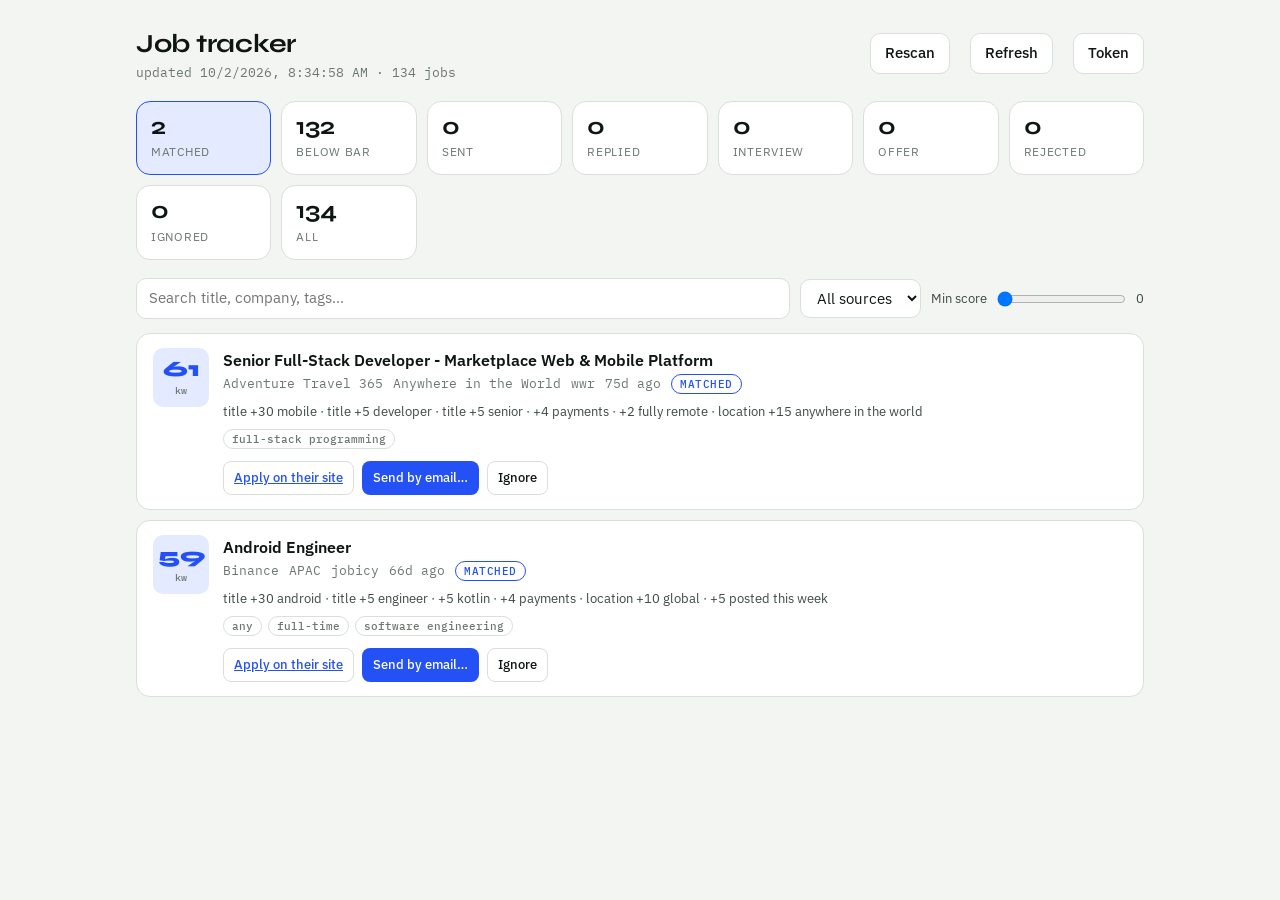
==== tracker/index.html @ 93bb9ae8 "Implemented a new automated job tracker system within the `tracker/` directory. Specific changes inc" ====
<!doctype html>
<html lang="en">
<head>
  <meta charset="utf-8">
  <meta name="viewport" content="width=device-width, initial-scale=1">
  <meta name="robots" content="noindex, nofollow">
  <title>Job tracker</title>
  <link rel="icon" href="data:image/svg+xml,%3Csvg xmlns='http://www.w3.org/2000/svg' viewBox='0 0 64 64'%3E%3Crect width='64' height='64' rx='16' fill='%232451f5'/%3E%3Ctext x='32' y='43' text-anchor='middle' font-family='Arial,Helvetica,sans-serif' font-weight='800' font-size='34' fill='white'%3EJ%3C/text%3E%3C/svg%3E">
  <link rel="preconnect" href="https://fonts.googleapis.com">
  <link rel="preconnect" href="https://fonts.gstatic.com" crossorigin>
  <link rel="stylesheet" href="https://fonts.googleapis.com/css2?family=Syne:wght@600;700;800&family=IBM+Plex+Sans:wght@400;500;600&family=IBM+Plex+Mono:wght@400;500&display=swap">
  <style>
    :root {
      --bg: #f3f5f2; --panel: #ffffff; --panel-2: #e9ede8; --ink: #0e1512; --ink-2: #3d4944; --dim: #6b776f;
      --line: #d9dfda; --accent: #2451f5; --accent-ink: #ffffff; --tint: #e4eaff; --ok: #1d8a4e; --warn: #b7791f; --bad: #c0392b;
      --shadow: 0 18px 48px -24px rgba(14, 21, 18, 0.35); --radius: 14px;
      --display: "Syne", "Avenir Next", "Segoe UI", sans-serif; --body: "IBM Plex Sans", "Helvetica Neue", Arial, sans-serif;
      --mono: "IBM Plex Mono", "SFMono-Regular", Menlo, monospace; color-scheme: light;
    }
    @media (prefers-color-scheme: dark) {
      :root:not([data-theme="light"]) {
        --bg: #0b0f12; --panel: #131a1f; --panel-2: #1a232a; --ink: #e9eef0; --ink-2: #b9c3be; --dim: #7f8b85; --line: #243038;
        --accent: #7a98ff; --accent-ink: #0b0f12; --tint: #17223a; --ok: #4ccb86; --warn: #e0a84a; --bad: #ef6b5c;
        --shadow: 0 18px 48px -24px rgba(0, 0, 0, 0.7); color-scheme: dark;
      }
    }
    :root[data-theme="dark"] {
      --bg: #0b0f12; --panel: #131a1f; --panel-2: #1a232a; --ink: #e9eef0; --ink-2: #b9c3be; --dim: #7f8b85; --line: #243038;
      --accent: #7a98ff; --accent-ink: #0b0f12; --tint: #17223a; --ok: #4ccb86; --warn: #e0a84a; --bad: #ef6b5c;
      --shadow: 0 18px 48px -24px rgba(0, 0, 0, 0.7); color-scheme: dark;
    }
    * { box-sizing: border-box; }
    html, body { margin: 0; background: var(--bg); color: var(--ink); font-family: var(--body); font-size: 15px; line-height: 1.5; }
    a { color: var(--accent); }
    button, input, select, textarea { font: inherit; color: inherit; }
    .wrap { max-width: 1040px; margin: 0 auto; padding: 24px 16px 80px; }
    header { display: flex; flex-wrap: wrap; align-items: center; gap: 12px 20px; margin-bottom: 18px; }
    h1 { font-family: var(--display); font-size: 26px; margin: 0; letter-spacing: -0.01em; }
    .sub { color: var(--dim); font-size: 13px; font-family: var(--mono); }
    .spacer { flex: 1; }
    .btn { border: 1px solid var(--line); background: var(--panel); border-radius: 10px; padding: 8px 14px; cursor: pointer; font-weight: 500; transition: transform .12s ease, background .12s ease, border-color .12s ease; }
    .btn:hover { border-color: var(--accent); transform: translateY(-1px); }
    .btn:active { transform: translateY(0); }
    .btn.primary { background: var(--accent); color: var(--accent-ink); border-color: transparent; }
    .btn.danger { color: var(--bad); }
    .btn:disabled { opacity: .5; cursor: progress; transform: none; }
    .btn.sm { padding: 6px 10px; font-size: 13px; border-radius: 8px; }
    .stats { display: grid; grid-template-columns: repeat(auto-fit, minmax(130px, 1fr)); gap: 10px; margin-bottom: 18px; }
    .stat { background: var(--panel); border: 1px solid var(--line); border-radius: var(--radius); padding: 12px 14px; cursor: pointer; }
    .stat.active { border-color: var(--accent); background: var(--tint); }
    .stat b { display: block; font-family: var(--display); font-size: 24px; line-height: 1.1; }
    .stat span { color: var(--dim); font-size: 12px; text-transform: uppercase; letter-spacing: .06em; }
    .filters { display: flex; flex-wrap: wrap; gap: 10px; align-items: center; margin-bottom: 14px; }
    .filters input[type=search], .filters select { border: 1px solid var(--line); background: var(--panel); border-radius: 10px; padding: 8px 12px; min-width: 0; }
    .filters input[type=search] { flex: 1 1 220px; }
    .filters label { display: flex; align-items: center; gap: 8px; color: var(--ink-2); font-size: 13px; }
    .list { display: grid; gap: 10px; }
    .job { background: var(--panel); border: 1px solid var(--line); border-radius: var(--radius); padding: 14px 16px; display: grid; grid-template-columns: 56px 1fr; gap: 14px; transition: border-color .15s ease, box-shadow .15s ease; }
    .job:hover { border-color: var(--accent); }
    .job.flash { box-shadow: 0 0 0 3px var(--tint); border-color: var(--accent); }
    .score { font-family: var(--display); font-weight: 800; font-size: 22px; line-height: 1; text-align: center; padding: 10px 0; border-radius: 10px; background: var(--panel-2); color: var(--ink-2); align-self: start; }
    .score.hi { background: var(--tint); color: var(--accent); }
    .score small { display: block; font: 500 10px var(--mono); color: var(--dim); margin-top: 4px; }
    .title { font-weight: 600; font-size: 16px; margin: 0; }
    .title a { color: inherit; text-decoration: none; }
    .title a:hover { color: var(--accent); }
    .meta { color: var(--dim); font-size: 13px; font-family: var(--mono); display: flex; flex-wrap: wrap; gap: 4px 10px; margin-top: 2px; }
    .why { color: var(--ink-2); font-size: 13px; margin: 8px 0 0; }
    .why .llm { display: block; margin-top: 4px; padding: 8px 10px; background: var(--panel-2); border-radius: 8px; }
    .tags { display: flex; flex-wrap: wrap; gap: 6px; margin-top: 8px; }
    .tag, .pill { font: 500 11px var(--mono); padding: 2px 8px; border-radius: 999px; border: 1px solid var(--line); color: var(--dim); }
    .pill { text-transform: uppercase; letter-spacing: .05em; }
    .pill.matched { color: var(--accent); border-color: var(--accent); }
    .pill.sent, .pill.replied, .pill.interview, .pill.offer { color: var(--ok); border-color: var(--ok); }
    .pill.rejected { color: var(--bad); border-color: var(--bad); }
    .pill.ignored { opacity: .6; }
    .pill.email { color: var(--ok); border-color: var(--ok); }
    .actions { display: flex; flex-wrap: wrap; gap: 8px; margin-top: 12px; align-items: center; }
    .actions select { border: 1px solid var(--line); background: var(--panel); border-radius: 8px; padding: 5px 8px; font-size: 13px; }
    .empty { text-align: center; color: var(--dim); padding: 60px 20px; border: 1px dashed var(--line); border-radius: var(--radius); }
    dialog { border: 1px solid var(--line); border-radius: var(--radius); background: var(--panel); color: var(--ink); padding: 0; width: min(680px, 94vw); box-shadow: var(--shadow); }
    dialog::backdrop { background: rgba(0,0,0,.45); }
    .dlg { padding: 20px; display: grid; gap: 12px; }
    .dlg h2 { font-family: var(--display); font-size: 20px; margin: 0; }
    .dlg label { display: grid; gap: 6px; font-size: 13px; color: var(--ink-2); }
    .dlg input, .dlg textarea { border: 1px solid var(--line); background: var(--bg); border-radius: 10px; padding: 9px 12px; width: 100%; }
    .dlg textarea { min-height: 90px; resize: vertical; }
    .dlg pre { background: var(--bg); border: 1px solid var(--line); border-radius: 10px; padding: 12px; font: 12.5px/1.5 var(--mono); white-space: pre-wrap; max-height: 260px; overflow: auto; margin: 0; }
    .dlg .row { display: flex; gap: 8px; justify-content: flex-end; flex-wrap: wrap; }
    .hint { color: var(--dim); font-size: 12.5px; }
    .toast { position: fixed; left: 50%; bottom: 24px; transform: translateX(-50%) translateY(20px); background: var(--ink); color: var(--bg); padding: 10px 16px; border-radius: 10px; font-size: 14px; opacity: 0; pointer-events: none; transition: opacity .2s ease, transform .2s ease; max-width: 92vw; }
    .toast.show { opacity: 1; transform: translateX(-50%) translateY(0); }
    @media (max-width: 560px) { .job { grid-template-columns: 1fr; } .score { width: 64px; } }
    @media (prefers-reduced-motion: reduce) { * { transition: none !important; } }
  </style>
</head>
<body>
<div class="wrap">
  <header>
    <div>
      <h1>Job tracker</h1>
      <div class="sub" id="updated">loading…</div>
    </div>
    <div class="spacer"></div>
    <button class="btn" id="rescan" title="Run a scan now (needs token)">Rescan</button>
    <button class="btn" id="refresh">Refresh</button>
    <button class="btn" id="settings">Token</button>
  </header>

  <div class="stats" id="stats"></div>

  <div class="filters">
    <input type="search" id="q" placeholder="Search title, company, tags…">
    <select id="source"><option value="">All sources</option></select>
    <label>Min score <input type="range" id="min" min="0" max="100" step="5" value="0"> <span id="minv">0</span></label>
  </div>

  <div class="list" id="list"></div>
</div>

<dialog id="sendDlg">
  <form class="dlg" method="dialog" id="sendForm">
    <h2>Send application</h2>
    <div class="hint" id="sendWho"></div>
    <label>Recipient
      <input type="email" id="to" placeholder="Leave empty to use the email found in the posting">
    </label>
    <label>Personal note (optional, goes under the first line)
      <textarea id="note" placeholder="One or two sentences on why this role and what you'd bring."></textarea>
    </label>
    <details><summary class="hint">Preview</summary><pre id="preview"></pre></details>
    <div class="row">
      <button class="btn" value="cancel">Cancel</button>
      <button class="btn primary" id="sendBtn" value="send">Send with résumé</button>
    </div>
  </form>
</dialog>

<dialog id="tokenDlg">
  <form class="dlg" method="dialog">
    <h2>GitHub token</h2>
    <p class="hint" style="margin:0">Approving a send or changing a status triggers the tracker workflow through the GitHub API.
      That needs a fine-grained personal access token for this repository with <b>Contents: Read and write</b>.
      It is stored only in this browser.</p>
    <label>Token <input type="password" id="tokenInput" placeholder="github_pat_…" autocomplete="off"></label>
    <div class="row">
      <button class="btn danger" value="clear">Forget</button>
      <button class="btn" value="cancel">Cancel</button>
      <button class="btn primary" value="save">Save</button>
    </div>
  </form>
</dialog>

<div class="toast" id="toast"></div>

<script>
(() => {
  const OWNER = 'edkluivert', REPO = 'kluivert_portfolio', BRANCH = 'main';
  const DATA_PATH = 'tracker/data/jobs.json';
  const API = `https://api.github.com/repos/${OWNER}/${REPO}`;
  const $ = (s, el = document) => el.querySelector(s);
  const esc = s => String(s ?? '').replace(/[&<>"']/g, c => ({'&':'&amp;','<':'&lt;','>':'&gt;','"':'&quot;',"'":'&#39;'}[c]));

  let state = { updated: null, jobs: [] };
  let profile = null, template = '';
  let filter = { status: 'matched', q: '', source: '', min: 0 };
  let token = '';
  try { token = localStorage.getItem('jt_token') || ''; filter = { ...filter, ...(JSON.parse(localStorage.getItem('jt_filter') || '{}')) }; } catch {}

  const toast = (msg, ms = 3200) => { const t = $('#toast'); t.textContent = msg; t.classList.add('show'); clearTimeout(t._t); t._t = setTimeout(() => t.classList.remove('show'), ms); };
  const ago = iso => { if (!iso) return ''; const d = (Date.now() - new Date(iso)) / 864e5; return d < 1 ? 'today' : d < 2 ? 'yesterday' : `${Math.floor(d)}d ago`; };
  const persistFilter = () => { try { localStorage.setItem('jt_filter', JSON.stringify(filter)); } catch {} };

  async function loadData() {
    $('#updated').textContent = 'loading…';
    try {
      let res;
      if (token) {
        res = await fetch(`${API}/contents/${DATA_PATH}?ref=${BRANCH}&t=${Date.now()}`, { headers: { Accept: 'application/vnd.github.raw+json', Authorization: `Bearer ${token}` } });
        if (res.status === 401 || res.status === 403) { toast('Token rejected by GitHub, reading the published copy instead'); res = null; }
      }
      if (!res || !res.ok) res = await fetch(`data/jobs.json?t=${Date.now()}`, { cache: 'no-store' });
      if (!res.ok) throw new Error(res.status);
      state = await res.json();
    } catch (e) {
      state = { updated: null, jobs: [] };
      toast('No tracker data yet. Run the workflow once.');
    }
    $('#updated').textContent = state.updated ? `updated ${new Date(state.updated).toLocaleString()} · ${state.jobs.length} jobs` : 'no data yet';
    render();
  }

  async function loadTemplate() {
    try { template = await (await fetch('templates/application.txt', { cache: 'no-store' })).text(); } catch { template = ''; }
    try {
      const y = await (await fetch('profile.yml', { cache: 'no-store' })).text();
      const get = k => (y.match(new RegExp(`^\\s{2}${k}:\\s*(.+)$`, 'm')) || [])[1]?.trim().replace(/^["']|["']$/g, '') || '';
      profile = { name: get('name'), headline: get('headline'), email: get('email'), portfolio: get('portfolio'), linkedin: get('linkedin') };
    } catch { profile = {}; }
  }

  function counts() {
    const c = { matched: 0, new: 0, sent: 0, replied: 0, interview: 0, offer: 0, rejected: 0, ignored: 0 };
    for (const j of state.jobs) c[j.status] = (c[j.status] || 0) + 1;
    return c;
  }

  function render() {
    const c = counts();
    const groups = [['matched', 'Matched'], ['new', 'Below bar'], ['sent', 'Sent'], ['replied', 'Replied'], ['interview', 'Interview'], ['offer', 'Offer'], ['rejected', 'Rejected'], ['ignored', 'Ignored'], ['', 'All']];
    $('#stats').innerHTML = groups.map(([k, l]) => `<div class="stat ${filter.status === k ? 'active' : ''}" data-status="${k}"><b>${k ? (c[k] || 0) : state.jobs.length}</b><span>${l}</span></div>`).join('');
    $('#stats').querySelectorAll('.stat').forEach(el => el.onclick = () => { filter.status = el.dataset.status; persistFilter(); render(); });

    const sources = [...new Set(state.jobs.map(j => j.source))].sort();
    const sel = $('#source');
    sel.innerHTML = '<option value="">All sources</option>' + sources.map(s => `<option ${filter.source === s ? 'selected' : ''}>${s}</option>`).join('');
    $('#q').value = filter.q; $('#min').value = filter.min; $('#minv').textContent = filter.min;

    const q = filter.q.trim().toLowerCase();
    const rows = state.jobs.filter(j => (!filter.status || j.status === filter.status) && (!filter.source || j.source === filter.source)
      && (j.final ?? j.score ?? 0) >= filter.min
      && (!q || [j.title, j.company, j.location, ...(j.tags || [])].join(' ').toLowerCase().includes(q)));

    const list = $('#list');
    if (!rows.length) { list.innerHTML = `<div class="empty">Nothing here. ${filter.status === 'matched' ? 'New matches land after the next scan, twice a day.' : ''}</div>`; return; }
    list.innerHTML = rows.map(j => {
      const score = j.final ?? j.score ?? 0;
      const llm = j.llm && j.llm.fit != null ? `<span class="llm"><b>Claude ${j.llm.fit} · ${esc(j.llm.verdict)}</b> ${esc(j.llm.reason)}</span>` : '';
      const terminal = ['sent', 'replied', 'interview', 'offer', 'rejected'].includes(j.status);
      const actions = terminal
        ? `<select data-act="status" data-id="${esc(j.id)}">${['sent', 'replied', 'interview', 'offer', 'rejected'].map(s => `<option ${j.status === s ? 'selected' : ''}>${s}</option>`).join('')}</select>
           ${j.sent_at ? `<span class="hint">sent ${ago(j.sent_at)}${j.sent_to_domain ? ' to @' + esc(j.sent_to_domain) : ''}</span>` : ''}`
        : `<a class="btn sm" href="${esc(j.apply_url || j.url)}" target="_blank" rel="noopener">${j.has_email ? 'Open posting' : 'Apply on their site'}</a>
           <button class="btn sm primary" data-act="send" data-id="${esc(j.id)}">${j.has_email ? 'Send application' : 'Send by email…'}</button>
           ${j.status === 'ignored' ? `<button class="btn sm" data-act="status" data-status="matched" data-id="${esc(j.id)}">Restore</button>`
             : `<button class="btn sm" data-act="status" data-status="ignored" data-id="${esc(j.id)}">Ignore</button>`}`;
      return `<article class="job" id="j-${esc(j.id)}">
        <div class="score ${score >= 55 ? 'hi' : ''}">${score}<small>${j.llm && j.llm.fit != null ? 'kw ' + j.score : 'kw'}</small></div>
        <div>
          <h3 class="title"><a href="${esc(j.url)}" target="_blank" rel="noopener">${esc(j.title)}</a></h3>
          <div class="meta"><span>${esc(j.company || '—')}</span><span>${esc(j.location || 'remote')}</span><span>${esc(j.source)}</span><span>${ago(j.posted)}</span>
            <span class="pill ${esc(j.status)}">${esc(j.status)}</span>${j.has_email ? '<span class="pill email">email</span>' : ''}</div>
          <p class="why">${esc((j.reasons || []).slice(0, 6).join(' · '))}${llm}</p>
          ${j.note ? `<p class="why"><i>${esc(j.note)}</i></p>` : ''}
          <div class="tags">${(j.tags || []).slice(0, 8).map(t => `<span class="tag">${esc(t)}</span>`).join('')}</div>
          <div class="actions">${actions}</div>
        </div></article>`;
    }).join('');

    list.querySelectorAll('[data-act="send"]').forEach(b => b.onclick = () => openSend(b.dataset.id));
    list.querySelectorAll('button[data-act="status"]').forEach(b => b.onclick = () => setStatus(b.dataset.id, b.dataset.status));
    list.querySelectorAll('select[data-act="status"]').forEach(s => s.onchange = () => setStatus(s.dataset.id, s.value));
  }

  function needToken() {
    if (token) return true;
    $('#tokenDlg').showModal();
    return false;
  }

  async function dispatch(event_type, client_payload) {
    const res = await fetch(`${API}/dispatches`, {
      method: 'POST',
      headers: { Accept: 'application/vnd.github+json', Authorization: `Bearer ${token}`, 'Content-Type': 'application/json' },
      body: JSON.stringify({ event_type, client_payload }),
    });
    if (res.status !== 204) {
      const t = await res.text().catch(() => '');
      throw new Error(`GitHub said ${res.status}: ${t.slice(0, 140)}`);
    }
  }

  async function waitFor(id, pred, label) {
    for (let i = 0; i < 24; i++) {            // ~4 minutes
      await new Promise(r => setTimeout(r, 10000));
      await loadData();
      const j = state.jobs.find(x => x.id === id);
      if (j && pred(j)) { toast(label); flash(id); return true; }
    }
    toast('Still running. Check the Actions tab, then refresh.');
    return false;
  }

  function flash(id) { const el = document.getElementById('j-' + id); if (el) { el.scrollIntoView({ block: 'center', behavior: 'smooth' }); el.classList.add('flash'); setTimeout(() => el.classList.remove('flash'), 2500); } }

  function renderPreview(job, note) {
    const ctx = { ...profile, title: job.title, company: job.company || 'your team', note, url: job.url, summary: '(summary from profile.yml)' };
    return template.replace(/\{\{\s*(\w+)\s*\}\}/g, (_, k) => ctx[k] ?? '').replace(/\n{3,}/g, '\n\n').trim();
  }

  let current = null;
  function openSend(id) {
    if (!needToken()) return;
    current = state.jobs.find(j => j.id === id);
    if (!current) return;
    $('#sendWho').textContent = `${current.title} · ${current.company}` + (current.has_email ? ' · the posting lists an application email, found again at send time' : ' · no email in the posting, enter one');
    $('#to').value = ''; $('#to').required = !current.has_email; $('#note').value = '';
    $('#preview').textContent = renderPreview(current, '');
    $('#sendDlg').showModal();
  }
  $('#note').addEventListener('input', () => current && ($('#preview').textContent = renderPreview(current, $('#note').value)));
  $('#sendForm').addEventListener('submit', async e => {
    if (e.submitter?.value !== 'send' || !current) return;
    e.preventDefault();
    const btn = $('#sendBtn'); btn.disabled = true;
    try {
      const payload = { id: current.id };
      if ($('#to').value.trim()) payload.to = $('#to').value.trim();
      if ($('#note').value.trim()) payload.note = $('#note').value.trim().slice(0, 1500);
      await dispatch('send_application', payload);
      $('#sendDlg').close();
      toast('Send requested. The workflow usually takes a minute…', 6000);
      await waitFor(current.id, j => j.status === 'sent', 'Application sent.');
    } catch (err) { toast(err.message, 6000); }
    finally { btn.disabled = false; }
  });

  async function setStatus(id, status) {
    if (!needToken()) return;
    try {
      await dispatch('set_status', { id, status });
      const j = state.jobs.find(x => x.id === id); if (j) { j.status = status; render(); }
      toast(`Marked ${status}. Syncing…`, 4000);
      await waitFor(id, x => x.status === status, `Saved as ${status}.`);
    } catch (err) { toast(err.message, 6000); }
  }

  $('#rescan').onclick = async () => {
    if (!needToken()) return;
    try { await dispatch('rescan', {}); toast('Scan requested. Refresh in a couple of minutes.', 6000); }
    catch (err) { toast(err.message, 6000); }
  };
  $('#refresh').onclick = loadData;
  $('#settings').onclick = () => { $('#tokenInput').value = token; $('#tokenDlg').showModal(); };
  $('#tokenDlg').addEventListener('close', () => {
    const v = $('#tokenDlg').returnValue;
    if (v === 'save') { token = $('#tokenInput').value.trim(); try { localStorage.setItem('jt_token', token); } catch {} toast(token ? 'Token saved in this browser.' : 'Token cleared.'); loadData(); }
    if (v === 'clear') { token = ''; try { localStorage.removeItem('jt_token'); } catch {} toast('Token forgotten.'); }
    $('#tokenInput').value = '';
  });
  $('#q').addEventListener('input', e => { filter.q = e.target.value; persistFilter(); render(); });
  $('#source').addEventListener('change', e => { filter.source = e.target.value; persistFilter(); render(); });
  $('#min').addEventListener('input', e => { filter.min = +e.target.value; $('#minv').textContent = filter.min; persistFilter(); render(); });

  (async () => {
    await Promise.all([loadTemplate(), loadData()]);
    const want = new URLSearchParams(location.search).get('job');
    if (want) {
      const j = state.jobs.find(x => x.id === want);
      if (j) { filter.status = j.status; filter.min = 0; filter.q = ''; render(); flash(want); }
    }
  })();
})();
</script>
</body>
</html>
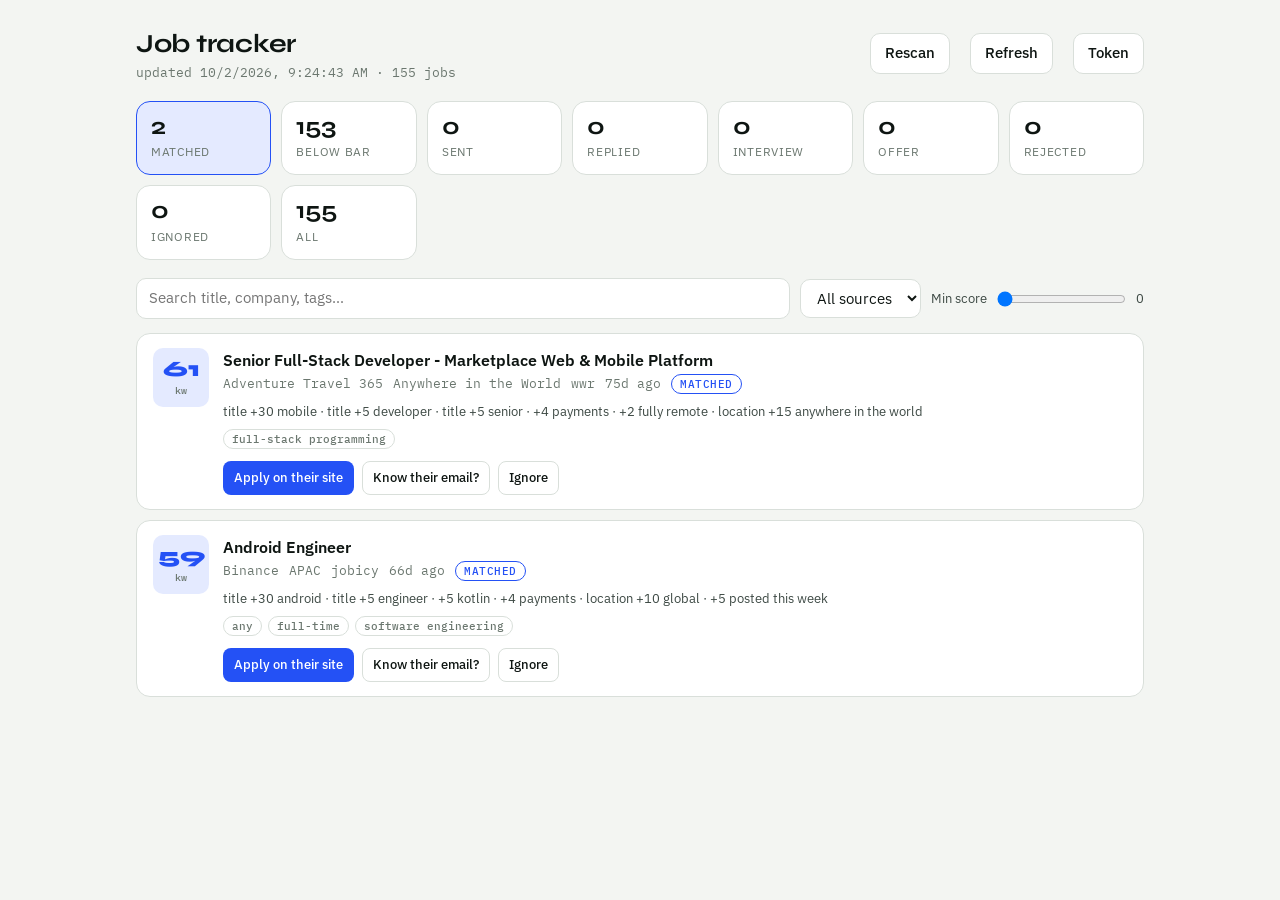
==== commit 186b15f8: "improved job application flow and enabled auto-send" ====
--- a/tracker/index.html
+++ b/tracker/index.html
@@ -39,6 +39,7 @@
     .sub { color: var(--dim); font-size: 13px; font-family: var(--mono); }
     .spacer { flex: 1; }
     .btn { border: 1px solid var(--line); background: var(--panel); border-radius: 10px; padding: 8px 14px; cursor: pointer; font-weight: 500; transition: transform .12s ease, background .12s ease, border-color .12s ease; }
+    a.btn { text-decoration: none; display: inline-block; }
     .btn:hover { border-color: var(--accent); transform: translateY(-1px); }
     .btn:active { transform: translateY(0); }
     .btn.primary { background: var(--accent); color: var(--accent-ink); border-color: transparent; }
@@ -122,6 +123,7 @@
   <form class="dlg" method="dialog" id="sendForm">
     <h2>Send application</h2>
     <div class="hint" id="sendWho"></div>
+    <div class="hint" id="sendHow"></div>
     <label>Recipient
       <input type="email" id="to" placeholder="Leave empty to use the email found in the posting">
     </label>
@@ -130,7 +132,7 @@
     </label>
     <details><summary class="hint">Preview</summary><pre id="preview"></pre></details>
     <div class="row">
-      <button class="btn" value="cancel">Cancel</button>
+      <button class="btn" value="cancel" formnovalidate>Cancel</button>
       <button class="btn primary" id="sendBtn" value="send">Send with résumé</button>
     </div>
   </form>
@@ -144,8 +146,8 @@
       It is stored only in this browser.</p>
     <label>Token <input type="password" id="tokenInput" placeholder="github_pat_…" autocomplete="off"></label>
     <div class="row">
-      <button class="btn danger" value="clear">Forget</button>
-      <button class="btn" value="cancel">Cancel</button>
+      <button class="btn danger" value="clear" formnovalidate>Forget</button>
+      <button class="btn" value="cancel" formnovalidate>Cancel</button>
       <button class="btn primary" value="save">Save</button>
     </div>
   </form>
@@ -230,10 +232,13 @@
       const actions = terminal
         ? `<select data-act="status" data-id="${esc(j.id)}">${['sent', 'replied', 'interview', 'offer', 'rejected'].map(s => `<option ${j.status === s ? 'selected' : ''}>${s}</option>`).join('')}</select>
            ${j.sent_at ? `<span class="hint">sent ${ago(j.sent_at)}${j.sent_to_domain ? ' to @' + esc(j.sent_to_domain) : ''}</span>` : ''}`
-        : `<a class="btn sm" href="${esc(j.apply_url || j.url)}" target="_blank" rel="noopener">${j.has_email ? 'Open posting' : 'Apply on their site'}</a>
-           <button class="btn sm primary" data-act="send" data-id="${esc(j.id)}">${j.has_email ? 'Send application' : 'Send by email…'}</button>
-           ${j.status === 'ignored' ? `<button class="btn sm" data-act="status" data-status="matched" data-id="${esc(j.id)}">Restore</button>`
-             : `<button class="btn sm" data-act="status" data-status="ignored" data-id="${esc(j.id)}">Ignore</button>`}`;
+        : (j.has_email
+          ? `<button class="btn sm primary" data-act="send" data-id="${esc(j.id)}">Send application</button>
+             <a class="btn sm" href="${esc(j.apply_url || j.url)}" target="_blank" rel="noopener">Open posting</a>`
+          : `<a class="btn sm primary" href="${esc(j.apply_url || j.url)}" target="_blank" rel="noopener">Apply on their site</a>
+             <button class="btn sm" data-act="send" data-id="${esc(j.id)}" title="Only if you found an email for them">Know their email?</button>`)
+          + (j.status === 'ignored' ? `<button class="btn sm" data-act="status" data-status="matched" data-id="${esc(j.id)}">Restore</button>`
+             : `<button class="btn sm" data-act="status" data-status="ignored" data-id="${esc(j.id)}">Ignore</button>`);
       return `<article class="job" id="j-${esc(j.id)}">
         <div class="score ${score >= 55 ? 'hi' : ''}">${score}<small>${j.llm && j.llm.fit != null ? 'kw ' + j.score : 'kw'}</small></div>
         <div>
@@ -293,8 +298,12 @@
     if (!needToken()) return;
     current = state.jobs.find(j => j.id === id);
     if (!current) return;
-    $('#sendWho').textContent = `${current.title} · ${current.company}` + (current.has_email ? ' · the posting lists an application email, found again at send time' : ' · no email in the posting, enter one');
+    $('#sendWho').textContent = `${current.title} · ${current.company}`;
+    $('#sendHow').innerHTML = current.has_email
+      ? 'This posting lists an application email. Leave the recipient empty and the tracker uses it.'
+      : `This posting has <b>no application email</b>, so there is nobody to send to. Apply through <a href="${esc(current.apply_url || current.url)}" target="_blank" rel="noopener">their form</a> instead. Only fill the recipient if you found an email yourself.`;
     $('#to').value = ''; $('#to').required = !current.has_email; $('#note').value = '';
+    $('#to').placeholder = current.has_email ? 'Leave empty to use the email found in the posting' : 'Required: an email you found for this company';
     $('#preview').textContent = renderPreview(current, '');
     $('#sendDlg').showModal();
   }
